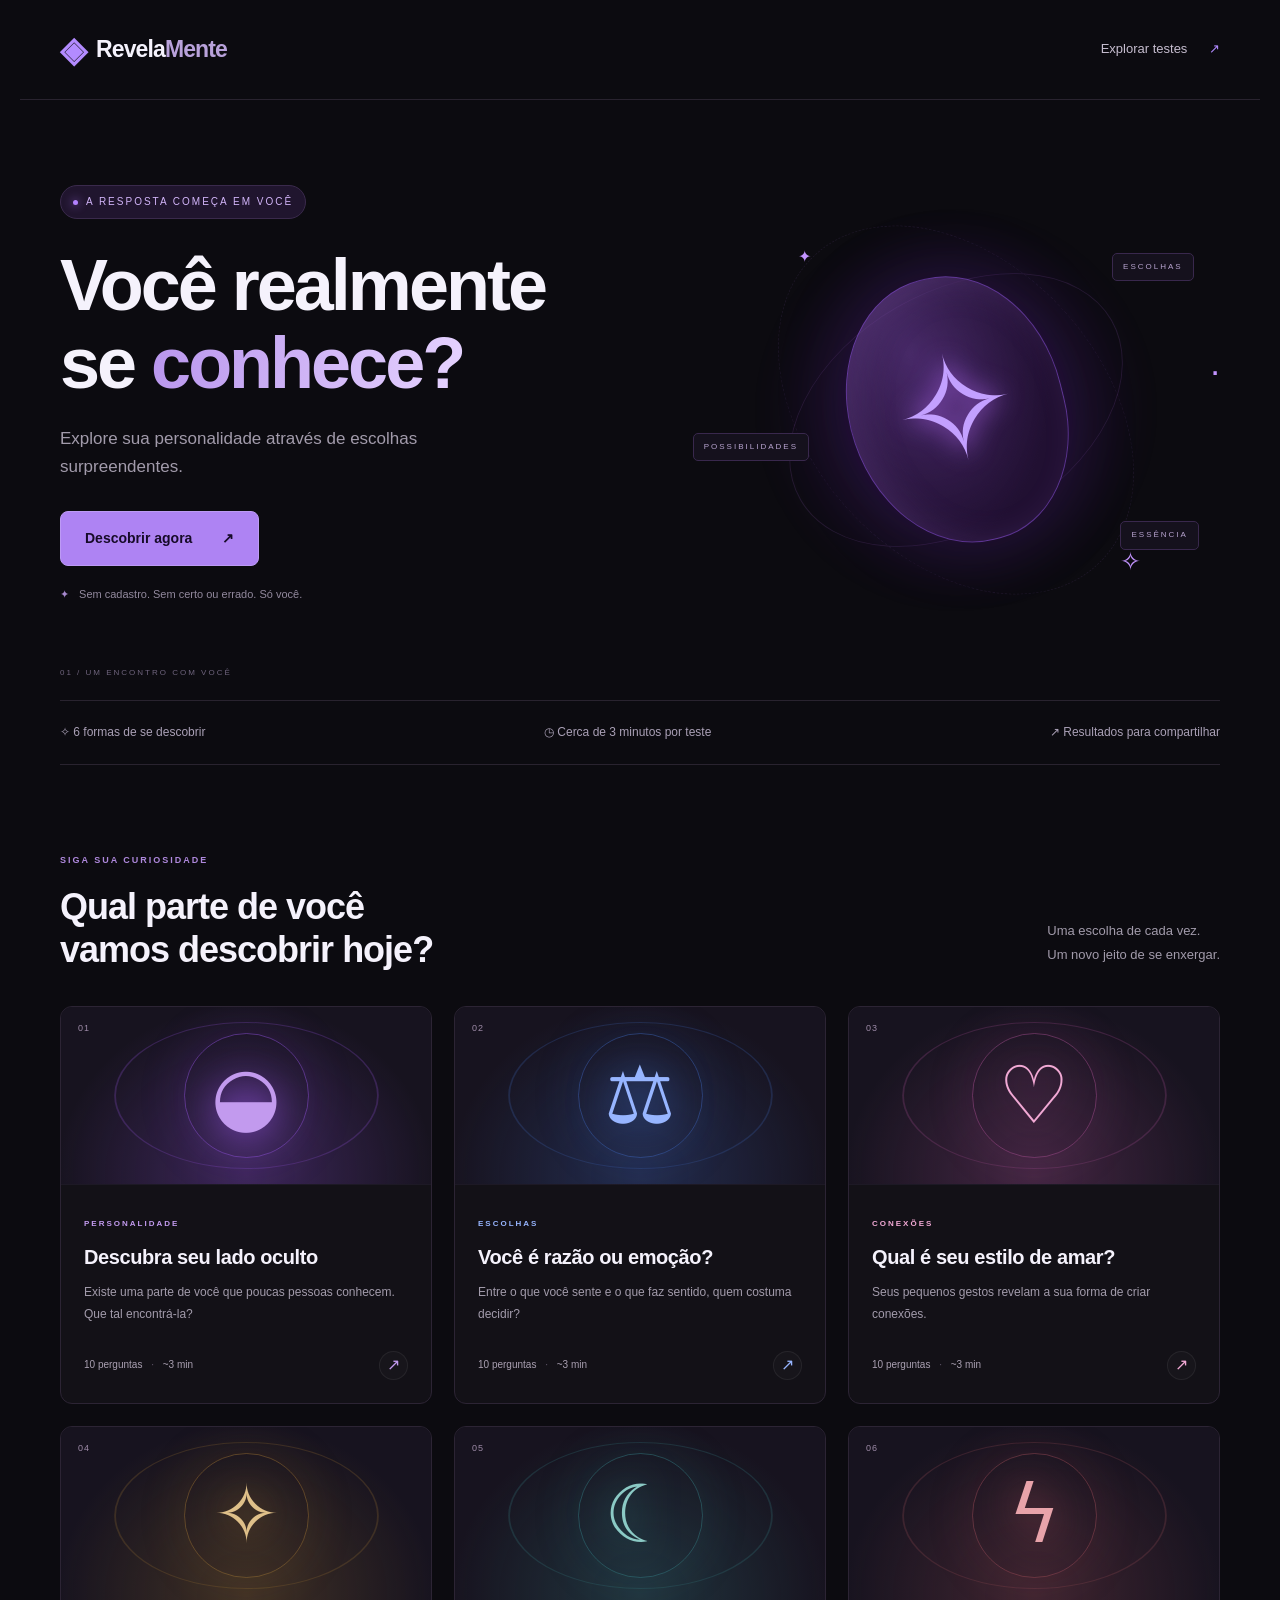
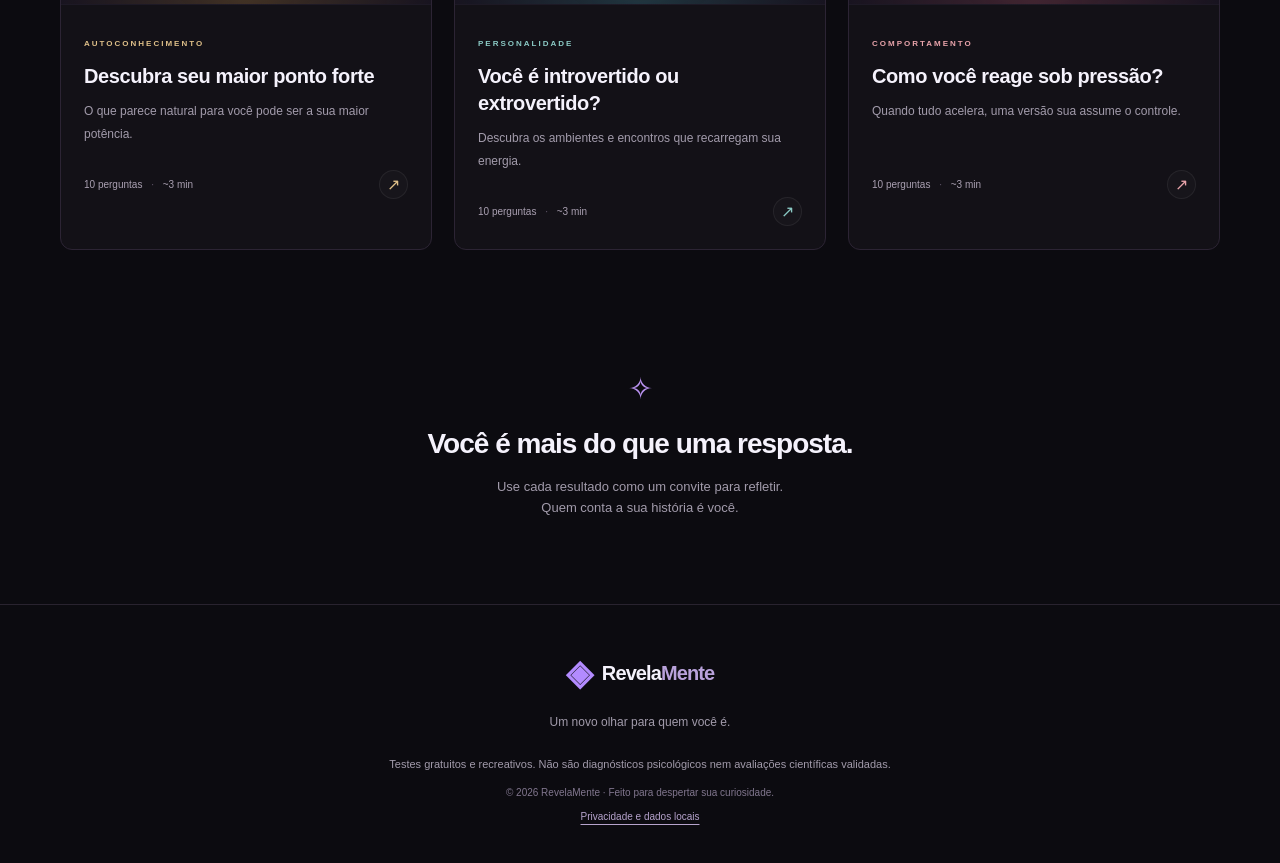
==== index.html @ c346dd8d "Add files via upload" ====
<!doctype html><html lang="pt-BR"><head><meta charset="utf-8"><meta name="viewport" content="width=device-width,initial-scale=1"><meta name="theme-color" content="#0c0b10"><title>RevelaMente — Você realmente se conhece?</title><meta name="description" content="Explore sua personalidade através de escolhas surpreendentes. Seis testes gratuitos de autoconhecimento, sem cadastro."><meta property="og:type" content="website"><meta property="og:locale" content="pt_BR"><meta property="og:site_name" content="RevelaMente"><meta property="og:title" content="RevelaMente — Você realmente se conhece?"><meta property="og:description" content="Explore sua personalidade através de escolhas surpreendentes. Seis testes gratuitos de autoconhecimento, sem cadastro."><meta name="twitter:card" content="summary"><meta name="twitter:title" content="RevelaMente — Você realmente se conhece?"><meta name="twitter:description" content="Explore sua personalidade através de escolhas surpreendentes. Seis testes gratuitos de autoconhecimento, sem cadastro."><link rel="icon" type="image/svg+xml" href="assets/favicon.svg"><link rel="stylesheet" href="assets/style.css"><script defer src="data/catalog.js"></script><script defer src="data/questions.js"></script><script defer src="data/answers.js"></script><script defer src="data/results.js"></script><script defer src="assets/app.js"></script></head><body><a class="skip" href="#main">Pular para o conteúdo</a><header></header><main id="main"><noscript>Ative o JavaScript para realizar os testes interativos do RevelaMente.</noscript></main><footer></footer></body></html>
---- assets/style.css ----
:root{color-scheme:dark;--bg:#0c0b10;--panel:#131118;--text:#f5f2fc;--muted:#a29bab;--accent:#b18aff;--line:#29232f;font-family:Inter,'Segoe UI',Arial,sans-serif}*{box-sizing:border-box}html{scroll-behavior:smooth;scroll-padding-top:30px}body{margin:0;background:var(--bg);color:var(--text);font-size:16px;line-height:1.6}a{color:inherit;text-decoration:none}button{font:inherit;color:inherit;cursor:pointer}button:disabled{cursor:default;opacity:.45}button,a{-webkit-tap-highlight-color:transparent}a:focus-visible,button:focus-visible,textarea:focus-visible{outline:3px solid #d2b7ff;outline-offset:5px}.skip{position:absolute;top:-70px;left:16px;background:#fff;color:#111;padding:12px;z-index:10}.skip:focus{top:10px}header{max-width:1240px;margin:auto;min-height:100px;display:flex;align-items:center;justify-content:space-between;padding:0 40px;border-bottom:1px solid var(--line)}.brand{font-size:23px;font-weight:700;letter-spacing:-.9px;display:inline-flex;align-items:center;gap:0}.brand-symbol{color:#b38bff;font-size:35px;margin-right:10px}.brand-accent{color:#b9a2db}nav{font-size:13px;color:#c6bdcf}nav span{margin-left:18px;color:var(--accent)}main{max-width:1240px;margin:auto}.hero{min-height:600px;padding:85px 40px 65px;display:grid;grid-template-columns:1.2fr 1fr;position:relative;overflow:hidden}.hero-content{position:relative;z-index:1}.pill{font-size:10px;letter-spacing:2px;border:1px solid #3a2a4c;background:#20152e;padding:8px 12px;border-radius:40px;display:inline-flex;gap:8px;align-items:center;color:#d1b4f8}.pill span{width:5px;height:5px;background:#b382ff;border-radius:50%;box-shadow:0 0 10px #ae70ff}h1,h2,h3,p{margin:0}h1{font-size:clamp(44px,5.7vw,72px);line-height:1.08;letter-spacing:-3px;font-weight:650;margin:28px 0 22px}h1 em{font-style:normal;background:linear-gradient(100deg,#b895ed,#e6d3ff);background-clip:text;color:transparent}.hero p{max-width:370px;color:var(--muted);font-size:17px;line-height:1.7}.primary{display:inline-flex;justify-content:center;align-items:center;gap:30px;background:#ae83f3;color:#170b29;font-weight:650;font-size:14px;padding:15px 24px;border-radius:8px;border:1px solid #bd9af5;transition:background .2s,transform .2s}.primary:hover{background:#c5a2ff;transform:translateY(-2px)}.hero .primary{margin:29px 0 20px}.hero-note{color:#92899d;font-size:11px}.hero-note span{color:#a688cd;margin-right:7px}.mind-art{position:relative;display:grid;place-items:center;isolation:isolate}.mind-art:before{content:'';position:absolute;width:420px;height:420px;border-radius:50%;background:radial-gradient(ellipse,#7521c53b,transparent 66%);filter:blur(10px)}.core{width:215px;height:270px;border:1px solid #9a5af478;border-radius:49% 51% 46% 54%;display:grid;place-items:center;font-size:145px;color:#c3a0ff;background:radial-gradient(ellipse at 35% 25%,#8e55ca63,#211032 70%);box-shadow:inset 12px 8px 35px #b77af32b,0 0 70px #732bc936;text-shadow:0 0 25px #b16af1;transform:rotate(-14deg);animation:float 7s ease-in-out infinite}.halo{position:absolute;width:360px;height:360px;border:1px solid #8f5bb62e;border-radius:50%;transform:rotate(-30deg) scaleY(.66)}.halo-two{width:420px;height:420px;transform:rotate(48deg) scaleY(.7);border-style:dashed;border-color:#76519b26}.orbit-label{position:absolute;font-size:8px;letter-spacing:2px;background:#15111d;border:1px solid #39284d;border-radius:5px;padding:7px 10px;color:#b8a4d0}.label-one{top:15%;right:5%}.label-two{bottom:19%;right:4%}.label-three{left:0;top:55%}.star{position:absolute;font-style:normal;color:#c394ff}.s1{left:20%;top:13%}.s2{right:15%;bottom:12%;font-size:25px}.s3{right:0;top:35%;font-size:35px}.hero-index{position:absolute;bottom:20px;left:40px;font-size:8px;letter-spacing:2px;color:#6f647d}.trust-strip{border-top:1px solid var(--line);border-bottom:1px solid var(--line);margin:0 40px;padding:22px 0;display:flex;justify-content:space-between;color:#aaa0b6;font-size:12px}.quiz-section{padding:80px 40px}.section-heading{display:flex;justify-content:space-between;align-items:end;margin-bottom:35px}.eyebrow{font-size:9px;letter-spacing:2px;font-weight:650;color:#ae88dc}h2{font-size:36px;line-height:1.2;letter-spacing:-1px;margin-top:14px}.section-heading>p{font-size:13px;line-height:1.9;color:var(--muted);padding-bottom:3px}.quiz-grid{display:grid;grid-template-columns:repeat(3,1fr);gap:22px}.quiz-card{display:block;border:1px solid #2c2434;background:#131117;border-radius:12px;overflow:hidden;transition:transform .25s,border-color .25s;--glow:#8e50d8;--light:#c29aee}.quiz-card:hover{transform:translateY(-5px);border-color:var(--light)}.blue{--glow:#3c63b5;--light:#97b5ff}.pink{--glow:#a34e8e;--light:#f2a9d5}.gold{--glow:#987132;--light:#dfc089}.teal{--glow:#357c81;--light:#8bcac5}.red{--glow:#974b56;--light:#e8a3aa}.card-art{height:178px;position:relative;display:grid;place-items:center;overflow:hidden;background:radial-gradient(ellipse at 50% 95%,color-mix(in srgb,var(--glow) 32%,transparent),transparent 72%),#17131f;border-bottom:1px solid #ffffff07}.card-art:after{content:'';position:absolute;width:145px;height:145px;border-radius:50%;border:1px solid color-mix(in srgb,var(--glow) 25%,transparent);transform:scaleX(1.8) rotate(35deg)}.art-icon{font-size:80px;color:var(--light);text-shadow:0 0 40px var(--glow);line-height:1;z-index:1}.art-orbit{position:absolute;width:125px;height:125px;border:1px solid color-mix(in srgb,var(--glow) 50%,transparent);border-radius:50%;box-shadow:0 0 50px color-mix(in srgb,var(--glow) 15%,transparent)}.card-number{position:absolute;top:14px;left:17px;font-size:9px;letter-spacing:1px;color:#9e8ba8}.card-copy{padding:23px}.card-copy .eyebrow{color:var(--light);font-size:8px}h3{font-size:20px;line-height:1.35;letter-spacing:-.4px;margin:10px 0}.card-copy p{font-size:12px;color:var(--muted);line-height:1.85;min-height:46px}.card-bottom{display:flex;align-items:center;justify-content:space-between;margin-top:24px;font-size:10px;color:#aaa0b2}.dot{margin:0 6px;color:#605669}.card-arrow{width:29px;height:29px;background:#ffffff05;border:1px solid #ffffff10;border-radius:50%;display:grid;place-items:center;color:var(--light);font-size:16px}.resume-label{font-size:10px;color:#d0b6f1;display:block;margin-top:10px}.closing{text-align:center;padding:35px 20px 85px}.closing>span{font-size:30px;color:#ba92f1}.closing h2{font-size:28px;margin-bottom:16px}.closing p{color:var(--muted);font-size:13px}footer{border-top:1px solid var(--line);text-align:center;padding:40px 24px 30px}footer .brand{font-size:20px}footer>p{font-size:12px;color:var(--muted);margin-top:12px}.disclaimer{max-width:560px;margin:24px auto 0!important;font-size:11px!important}.copyright{font-size:10px!important;color:#81768e!important}.text-button{background:none;border:0;color:#b6a3cc;font-size:12px;padding:8px 0;text-decoration:underline;text-underline-offset:4px}footer .text-button{font-size:10px}.test-section{max-width:780px;margin:auto;padding:40px 24px 70px}.back-link{font-size:12px;color:#b8a5cf}.test-heading{margin:35px 0;text-align:center}.test-heading h1{font-size:38px;line-height:1.2;letter-spacing:-1px;margin:15px 0}.test-heading p{font-size:13px;color:var(--muted)}.question-panel,.result-panel{background:linear-gradient(135deg,#1d1527,#121016);border:1px solid #34273e;border-radius:16px;padding:35px;animation:enter .3s ease}.progress-meta{display:flex;justify-content:space-between;font-size:11px;color:#cfbbdf}.muted{color:var(--muted)}progress{width:100%;height:5px;display:block;margin-top:12px;appearance:none;border:0;border-radius:10px;overflow:hidden;background:#302538}progress::-webkit-progress-bar{background:#302538}progress::-webkit-progress-value{background:#b58bf4;transition:width .2s}progress::-moz-progress-bar{background:#b58bf4}.question-panel h2{font-size:25px;line-height:1.45;margin:32px 0 25px;letter-spacing:-.5px}.answers{display:grid;gap:12px}.answer{display:flex;align-items:center;gap:15px;text-align:left;border:1px solid #3a2e45;border-radius:8px;background:#17121f;padding:16px;color:#e0d8eb;font-size:14px;transition:background .2s,border-color .2s;min-height:64px}.answer:hover,.answer.chosen{background:#332143;border-color:#b68ae5}.answer-letter{border:1px solid #4a3859;border-radius:6px;width:28px;height:28px;flex-shrink:0;display:grid;place-items:center;font-size:11px;color:#bea1d9}.answer-check{margin-left:auto;color:#ac7bd9}.question-bottom{display:flex;align-items:center;justify-content:space-between;gap:16px;margin-top:24px}.question-bottom>span{font-size:10px;color:#8e819c;text-align:right}.test-disclaimer{text-align:center;font-size:11px;color:var(--muted);margin-top:22px}.result-panel{text-align:center}.result-emblem{color:var(--light,#c29aee);font-size:65px;line-height:1.3;margin-bottom:20px;text-shadow:0 0 30px #9f5fe655}.result-panel h2{font-size:35px;margin:18px 0 24px}.result-description{font-size:16px;color:#c5b9d1;line-height:1.85}.reflection{margin:28px 0;background:#b17deb0b;border:1px solid #ae78e12b;border-radius:9px;padding:24px;text-align:left}.reflection span{font-size:10px;color:#c39bea;letter-spacing:1px}.reflection p{color:#c9bdd6;font-size:14px;margin-top:12px}.score-note{font-size:11px;color:var(--muted)}.result-actions{display:flex;gap:12px;justify-content:center;flex-wrap:wrap;margin-top:28px}.secondary{background:#21182b;border:1px solid #51405e;border-radius:8px;padding:13px 20px;font-size:13px}.other-link{display:inline-block;font-size:13px;color:#c19aef;margin-top:25px}#share-status{font-size:12px;color:#bfa6d7;margin-top:15px}.tie-note{padding:16px;margin-top:20px;text-align:left;border-left:2px solid #b589eb;background:#ffffff04;font-size:13px;color:#cbbcd8}.tie-note p{margin-top:8px}dialog{max-width:520px;width:calc(100% - 32px);background:#1c1524;color:var(--text);border:1px solid #634579;border-radius:15px;padding:28px}dialog::backdrop{background:#000b}dialog p{font-size:14px;color:#c1b3cd;margin:20px 0}dialog h2{font-size:24px;margin-top:0}dialog form{margin-top:20px}textarea{display:block;width:100%;min-height:100px;background:#16101d;color:white;border:1px solid #78578e;margin-top:10px;padding:10px}#step-title:focus{outline:none}@keyframes float{50%{transform:translateY(-12px) rotate(-10deg)}}@keyframes enter{from{opacity:.5;transform:translateY(6px)}to{opacity:1;transform:translateY(0)}}@media(min-width:1400px){header,main{max-width:1240px}}@media(max-width:900px){.hero{grid-template-columns:1.1fr 1fr;padding-top:65px;min-height:550px}.mind-art{transform:scale(.8)}.quiz-grid{grid-template-columns:repeat(2,1fr)}.trust-strip{font-size:10px}.section-heading h2{font-size:32px}}@media(max-width:600px){header{min-height:76px;padding:0 22px}.brand{font-size:20px}.brand-symbol{font-size:30px}nav{font-size:11px}nav span{margin-left:8px}.hero{display:flex;flex-direction:column;padding:48px 24px 32px;min-height:0}.hero h1{font-size:52px;letter-spacing:-2.4px;margin-top:24px}.hero p{font-size:15px;max-width:300px}.pill{font-size:8px;letter-spacing:1.5px}.hero-note{font-size:10px}.mind-art{height:280px;transform:scale(.8);margin:-5px -20px -15px}.mind-art:before{width:350px;height:350px}.hero-index{display:none}.trust-strip{margin:0 24px;padding:20px 0;gap:13px;flex-wrap:wrap;font-size:10px}.trust-strip span:last-child{display:none}.quiz-section{padding:48px 24px}.section-heading{align-items:start}.section-heading h2{font-size:29px}.section-heading>p{display:none}.quiz-grid{grid-template-columns:1fr;gap:22px}.card-art{height:185px}.card-copy{padding:23px}.card-copy p{font-size:13px;min-height:0}.card-copy h3{font-size:22px}.card-bottom{font-size:11px;margin-top:20px}.closing{padding:15px 24px 55px}.closing h2{font-size:25px}.test-section{padding:26px 18px 50px}.test-heading h1{font-size:29px}.test-heading{margin:28px 0}.question-panel,.result-panel{padding:23px 18px}.question-panel h2{font-size:23px}.answer{font-size:14px;padding:14px 12px;gap:12px}.question-bottom{align-items:flex-start}.question-bottom>span{max-width:120px;padding-top:8px}.result-panel h2{font-size:29px}.result-description{font-size:15px}.result-actions{flex-direction:column}.result-actions button{width:100%}.reflection{padding:18px}.progress-meta{font-size:10px}}
@media(prefers-reduced-motion:reduce){html{scroll-behavior:auto}*,*:before,*:after{animation:none!important;transition:none!important}}
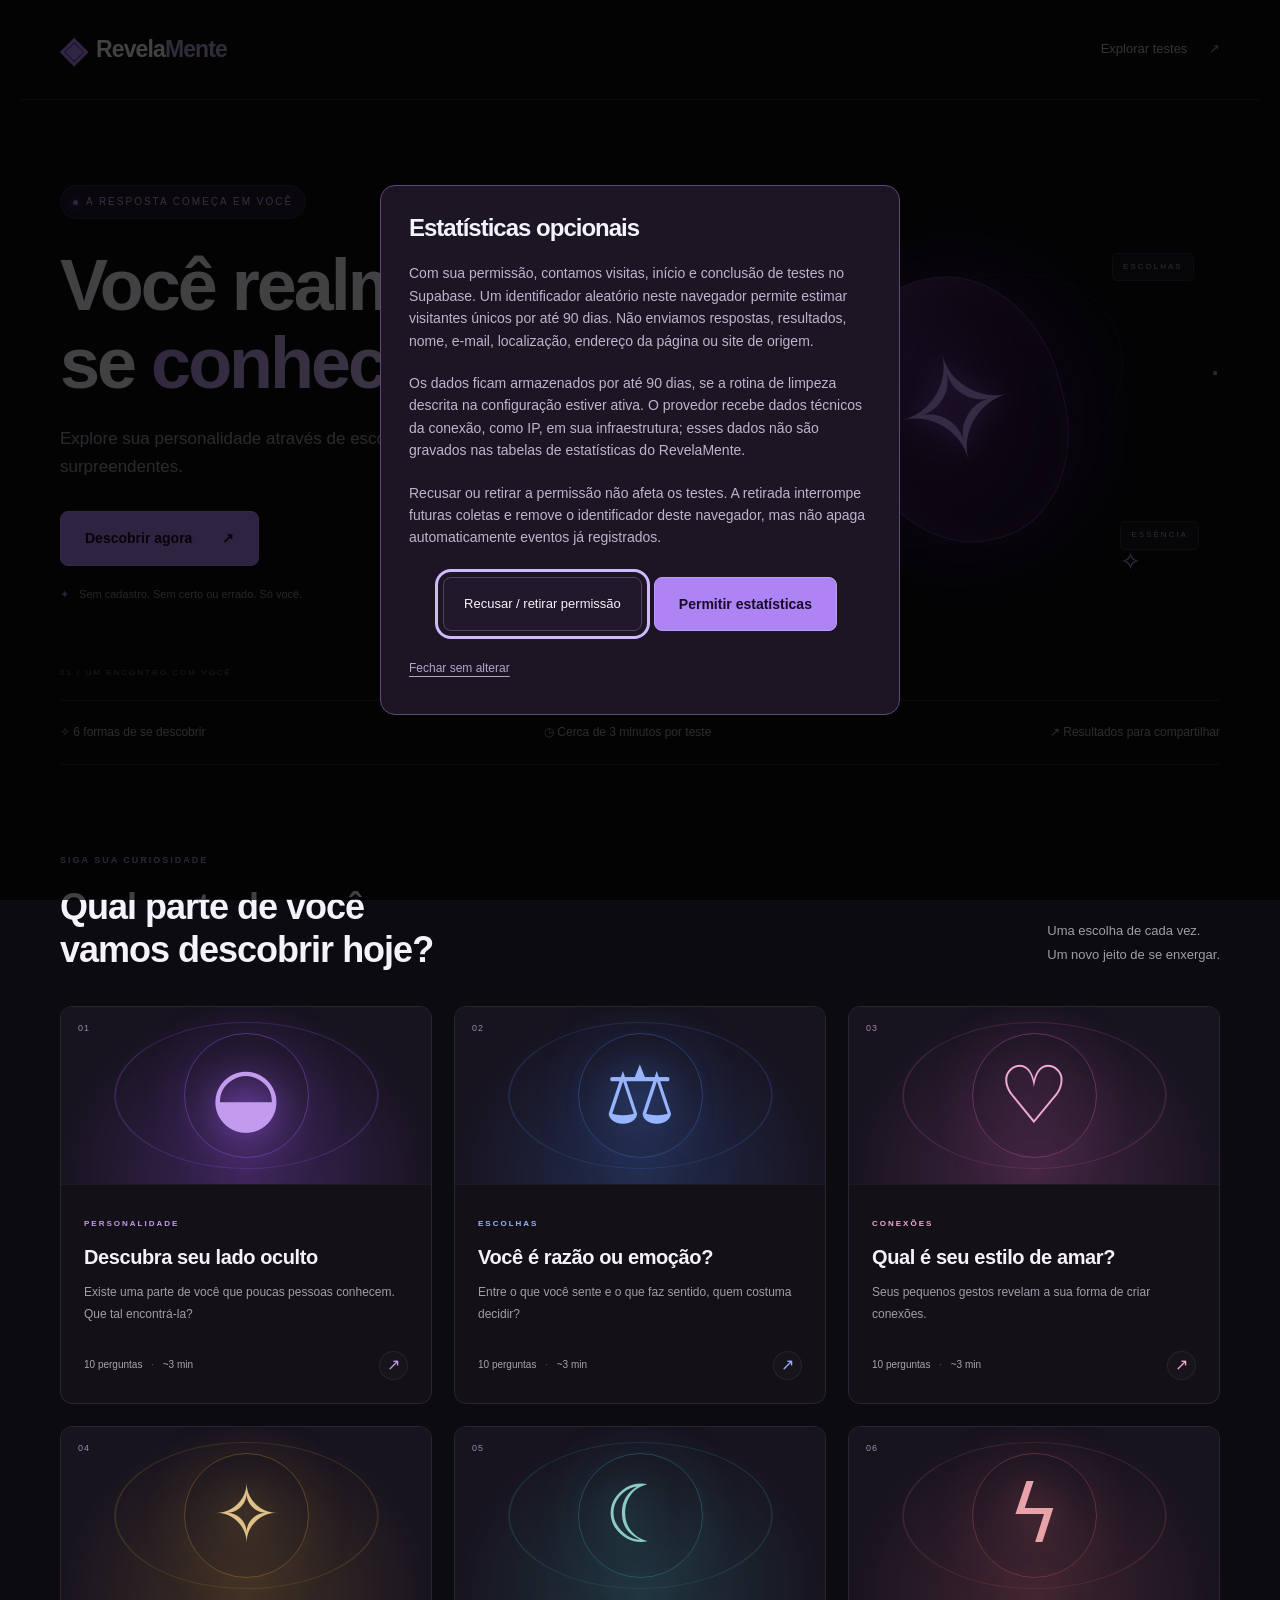
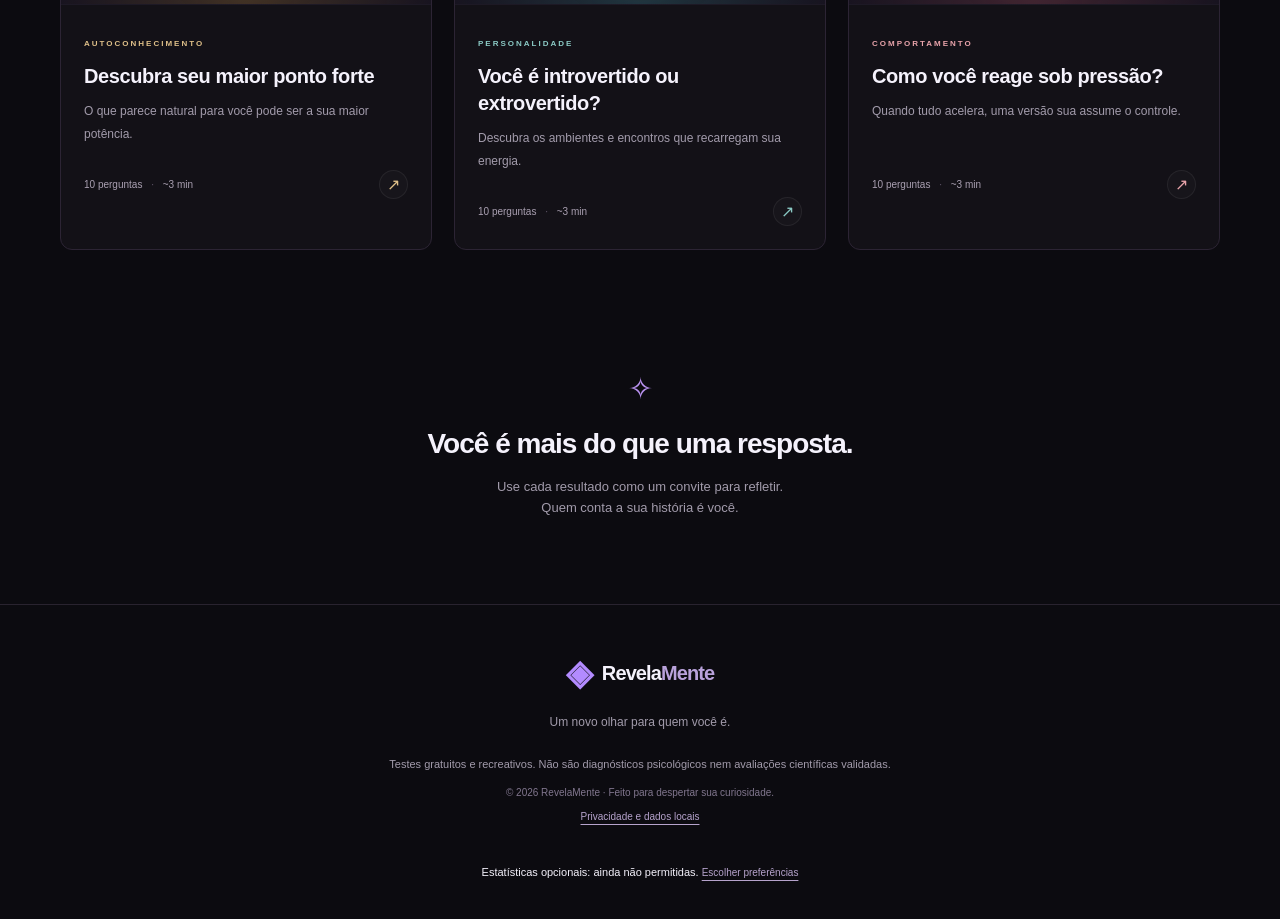
==== commit 063c50bf: "Atualização RevelaMente com painel de estatísticas" ====
--- a/index.html
+++ b/index.html
@@ -1 +1 @@
-<!doctype html><html lang="pt-BR"><head><meta charset="utf-8"><meta name="viewport" content="width=device-width,initial-scale=1"><meta name="theme-color" content="#0c0b10"><title>RevelaMente — Você realmente se conhece?</title><meta name="description" content="Explore sua personalidade através de escolhas surpreendentes. Seis testes gratuitos de autoconhecimento, sem cadastro."><meta property="og:type" content="website"><meta property="og:locale" content="pt_BR"><meta property="og:site_name" content="RevelaMente"><meta property="og:title" content="RevelaMente — Você realmente se conhece?"><meta property="og:description" content="Explore sua personalidade através de escolhas surpreendentes. Seis testes gratuitos de autoconhecimento, sem cadastro."><meta name="twitter:card" content="summary"><meta name="twitter:title" content="RevelaMente — Você realmente se conhece?"><meta name="twitter:description" content="Explore sua personalidade através de escolhas surpreendentes. Seis testes gratuitos de autoconhecimento, sem cadastro."><link rel="icon" type="image/svg+xml" href="assets/favicon.svg"><link rel="stylesheet" href="assets/style.css"><script defer src="data/catalog.js"></script><script defer src="data/questions.js"></script><script defer src="data/answers.js"></script><script defer src="data/results.js"></script><script defer src="assets/app.js"></script></head><body><a class="skip" href="#main">Pular para o conteúdo</a><header></header><main id="main"><noscript>Ative o JavaScript para realizar os testes interativos do RevelaMente.</noscript></main><footer></footer></body></html>+<!doctype html><html lang="pt-BR"><head><meta charset="utf-8"><meta name="viewport" content="width=device-width,initial-scale=1"><meta name="theme-color" content="#0c0b10"><title>RevelaMente — Você realmente se conhece?</title><meta name="description" content="Explore sua personalidade através de escolhas surpreendentes. Seis testes gratuitos de autoconhecimento, sem cadastro."><meta property="og:type" content="website"><meta property="og:locale" content="pt_BR"><meta property="og:site_name" content="RevelaMente"><meta property="og:title" content="RevelaMente — Você realmente se conhece?"><meta property="og:description" content="Explore sua personalidade através de escolhas surpreendentes. Seis testes gratuitos de autoconhecimento, sem cadastro."><meta name="twitter:card" content="summary"><meta name="twitter:title" content="RevelaMente — Você realmente se conhece?"><meta name="twitter:description" content="Explore sua personalidade através de escolhas surpreendentes. Seis testes gratuitos de autoconhecimento, sem cadastro."><link rel="icon" type="image/svg+xml" href="assets/favicon.svg"><link rel="stylesheet" href="assets/style.css"><script defer src="data/catalog.js"></script><script defer src="data/questions.js"></script><script defer src="data/answers.js"></script><script defer src="data/results.js"></script><script defer src="assets/analytics-config.js"></script><script defer src="assets/analytics.js"></script><script defer src="assets/app.js"></script></head><body><a class="skip" href="#main">Pular para o conteúdo</a><header></header><main id="main"><noscript>Ative o JavaScript para realizar os testes interativos do RevelaMente.</noscript></main><footer></footer></body></html>
